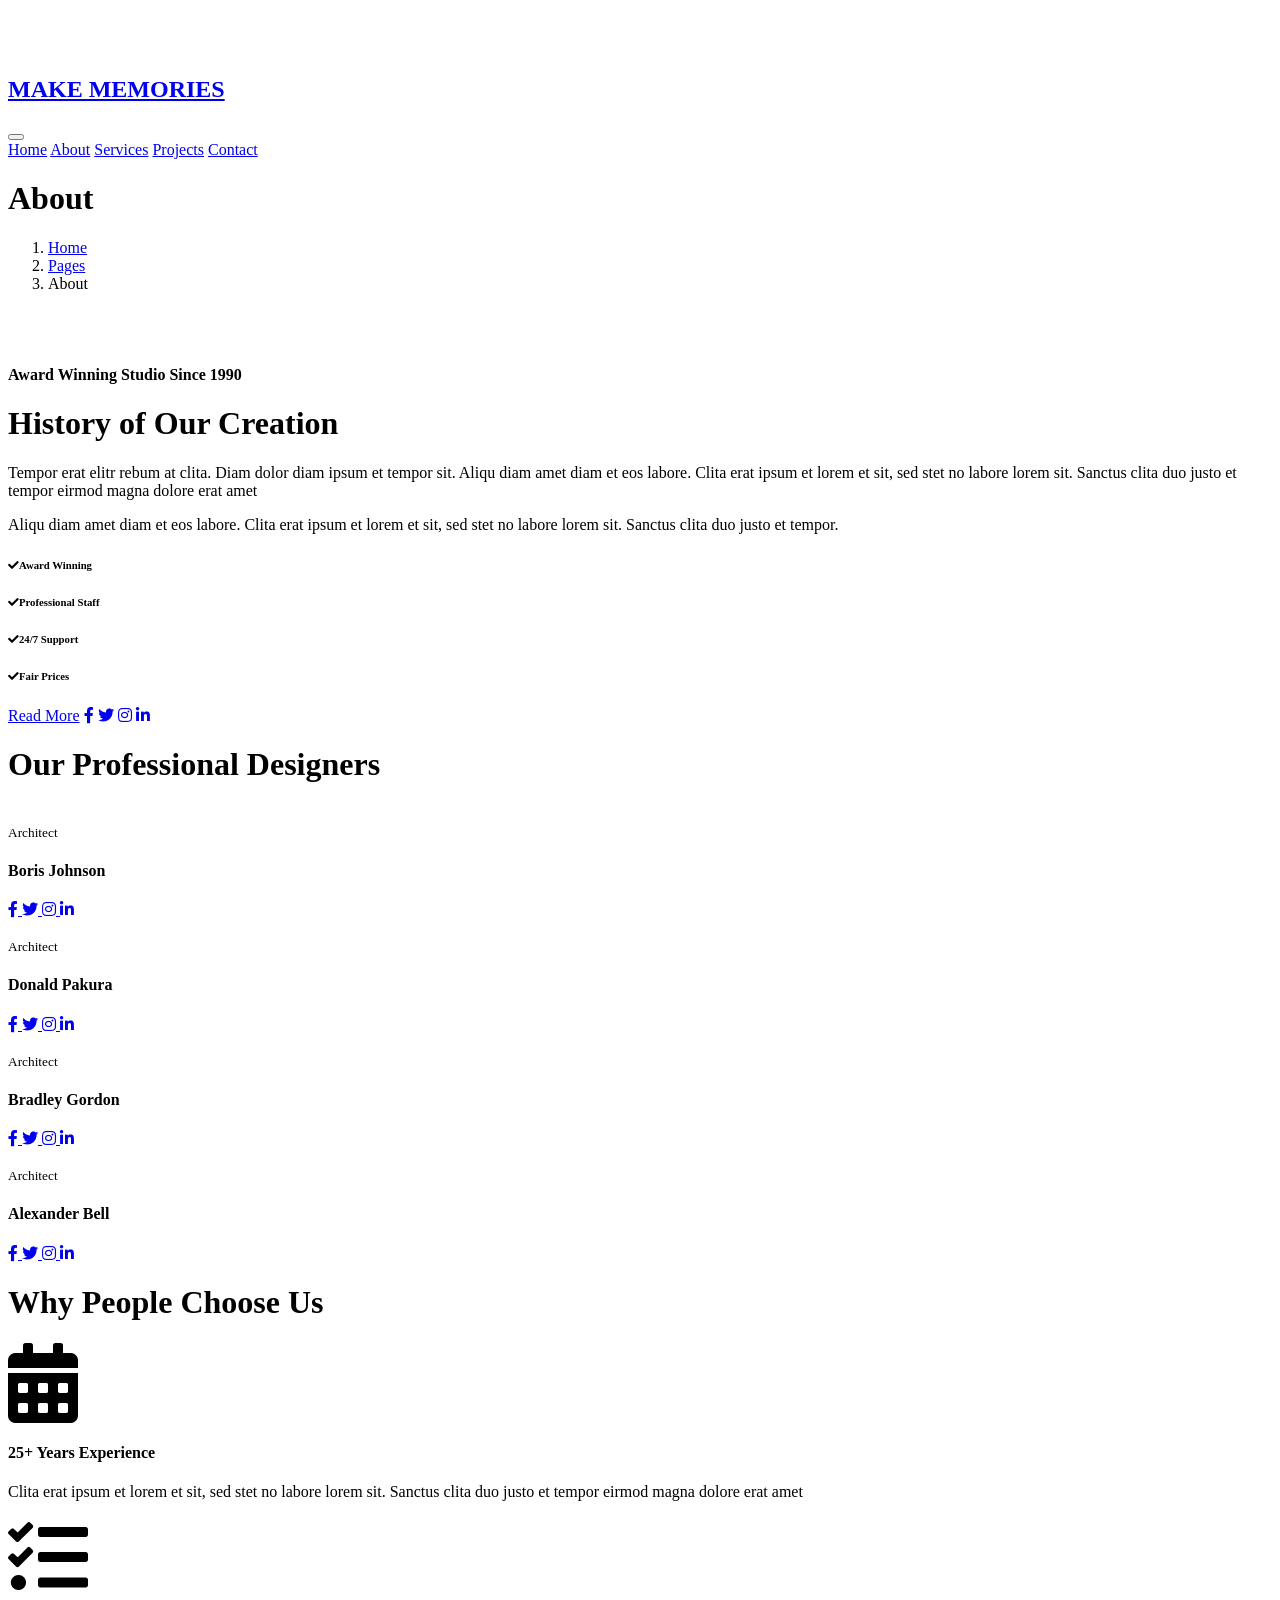
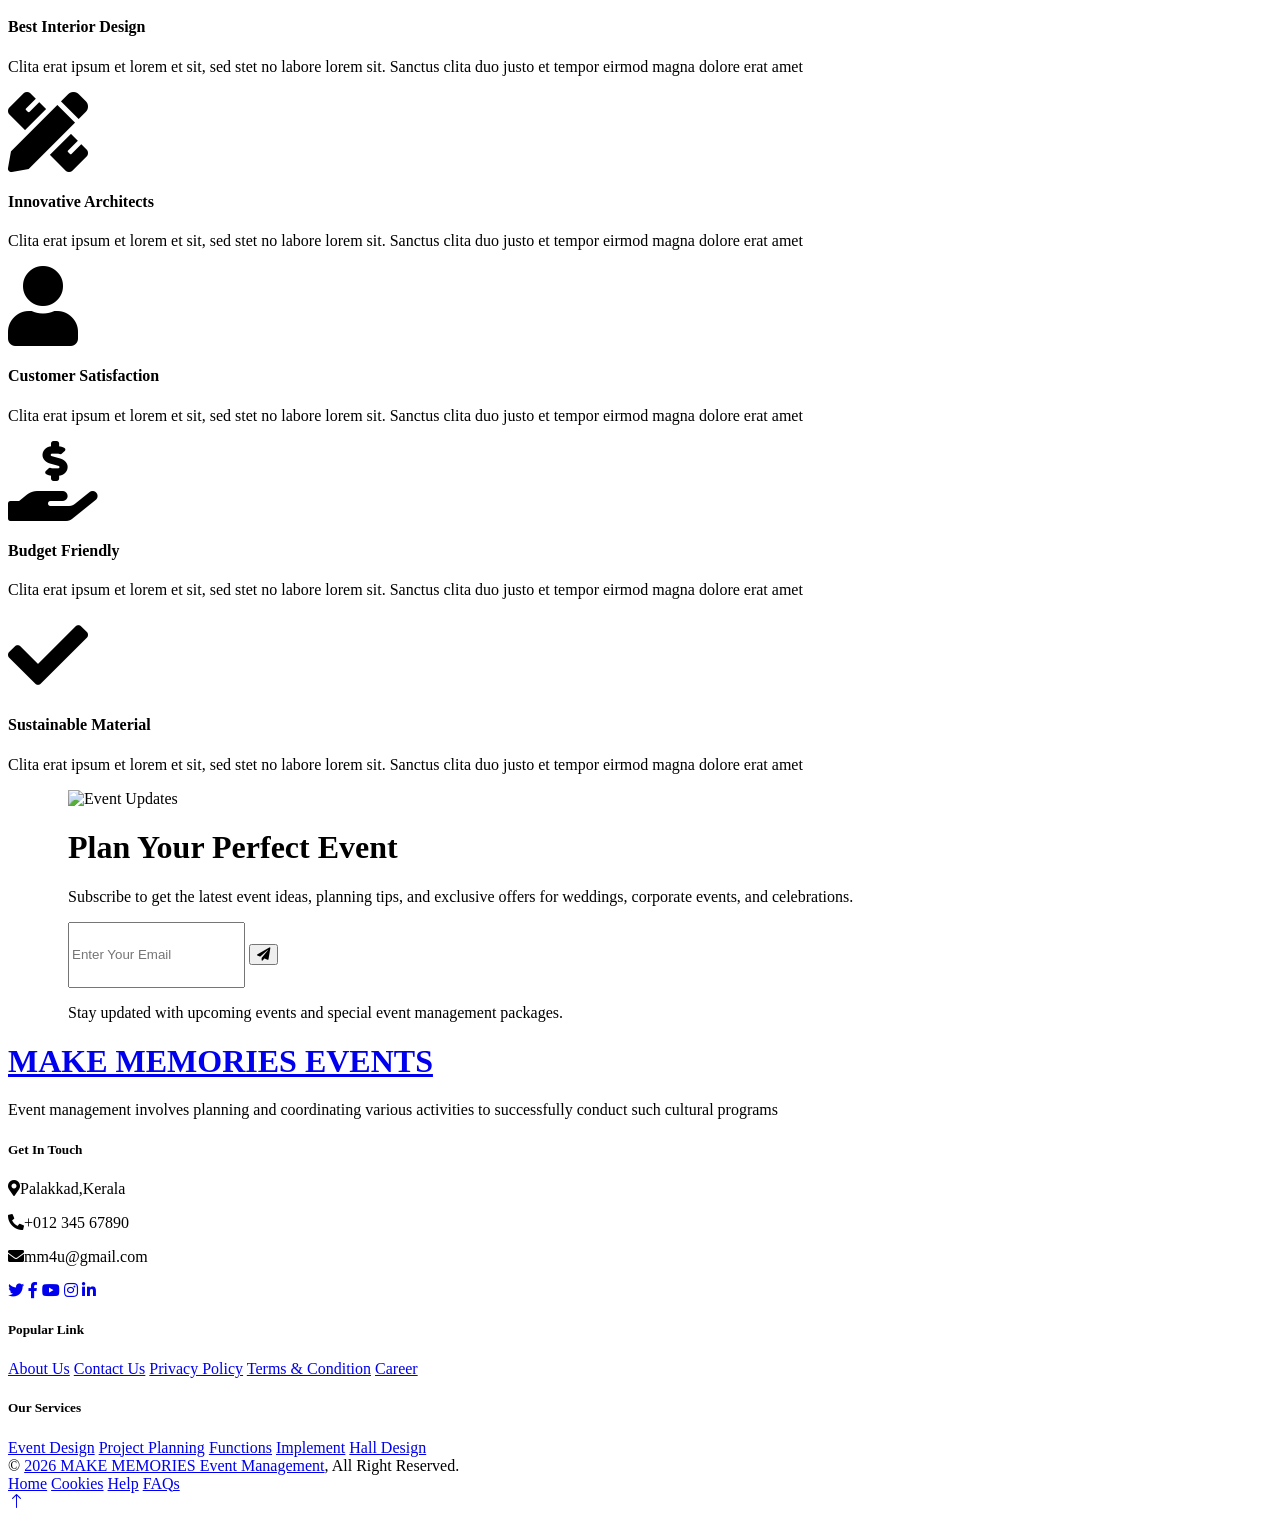
==== about.html @ 8e9d893e "Add files via upload" ====
<!DOCTYPE html>
<html lang="en">

<head>
    <meta charset="utf-8">
    <title>MAKE MEMORIES EVENT PLANNERS</title>
    <meta content="width=device-width, initial-scale=1.0" name="viewport">
    <meta content="" name="keywords">
    <meta content="" name="description">

    <!-- Favicon -->
    <link href="img/favicon.ico" rel="icon">

    <!-- Google Web Fonts -->
    <link rel="preconnect" href="https://fonts.googleapis.com">
    <link rel="preconnect" href="https://fonts.gstatic.com" crossorigin>
    <link href="https://fonts.googleapis.com/css2?family=Open+Sans&family=Space+Grotesk&display=swap" rel="stylesheet">

    <!-- Icon Font Stylesheet -->
    <link href="https://cdnjs.cloudflare.com/ajax/libs/font-awesome/5.10.0/css/all.min.css" rel="stylesheet">
    <link href="https://cdn.jsdelivr.net/npm/bootstrap-icons@1.4.1/font/bootstrap-icons.css" rel="stylesheet">

    <!-- Libraries Stylesheet -->
    <link href="lib/animate/animate.min.css" rel="stylesheet">
    <link href="lib/owlcarousel/assets/owl.carousel.min.css" rel="stylesheet">

    <!-- Customized Bootstrap Stylesheet -->
    <link href="css/bootstrap.min.css" rel="stylesheet">

    <!-- Template Stylesheet -->
    <link href="css/style.css" rel="stylesheet">
</head>

<body>
    <!-- Spinner Start -->
    <div id="spinner"
        class="show bg-white position-fixed translate-middle w-100 vh-100 top-50 start-50 d-flex align-items-center justify-content-center">
        <div class="spinner-grow text-primary" style="width: 3rem; height: 3rem;" role="status">
            <span class="sr-only">Loading...</span>
        </div>
    </div>
    <!-- Spinner End -->


    <!-- Navbar Start -->
    <div class="container-fluid sticky-top">
        <div class="container">
            <nav class="navbar navbar-expand-lg navbar-light border-bottom border-2 border-white">
                <a href="index.html" class="navbar-brand">
                    <h1>MAKE MEMORIES</h1>
                </a>
                <button type="button" class="navbar-toggler ms-auto me-0" data-bs-toggle="collapse"
                    data-bs-target="#navbarCollapse">
                    <span class="navbar-toggler-icon"></span>
                </button>
                <div class="collapse navbar-collapse" id="navbarCollapse">
                    <div class="navbar-nav ms-auto">
                        <a href="index.html" class="nav-item nav-link">Home</a>
                        <a href="about.html" class="nav-item nav-link active">About</a>
                        <a href="service.html" class="nav-item nav-link">Services</a>
                        <a href="project.html" class="nav-item nav-link">Projects</a>
                        <!-- <div class="nav-item dropdown">
                            <a href="#!" class="nav-link dropdown-toggle" data-bs-toggle="dropdown">Pages</a>
                            <div class="dropdown-menu bg-light mt-2">
                                <a href="feature.html" class="dropdown-item">Features</a>
                                <a href="team.html" class="dropdown-item">Our Team</a>
                                <a href="testimonial.html" class="dropdown-item">Testimonial</a>
                                <a href="404.html" class="dropdown-item">404 Page</a>
                            </div>
                        </div> -->
                        <a href="contact.html" class="nav-item nav-link">Contact</a>
                    </div>
                </div>
            </nav>
        </div>
    </div>
    <!-- Navbar End -->


    <!-- Hero Start -->
    <div class="container-fluid pb-5 bg-primary hero-header">
        <div class="container py-5">
            <div class="row g-3 align-items-center">
                <div class="col-lg-6 text-center text-lg-start">
                    <h1 class="display-1 mb-0 animated slideInLeft">About</h1>
                </div>
                <div class="col-lg-6 animated slideInRight">
                    <nav aria-label="breadcrumb">
                        <ol class="breadcrumb justify-content-center justify-content-lg-end mb-0">
                            <li class="breadcrumb-item"><a class="text-primary" href="index.html">Home</a></li>
                            <li class="breadcrumb-item"><a class="text-primary" href="#!">Pages</a></li>
                            <li class="breadcrumb-item text-secondary active" aria-current="page">About</li>
                        </ol>
                    </nav>
                </div>
            </div>
        </div>
    </div>
    <!-- Hero End -->


    <!-- About Start -->
    <div class="container-fluid py-5">
        <div class="container py-5">
            <div class="row g-5">
                <div class="col-lg-6">
                    <div class="row">
                        <div class="col-6 wow fadeIn" data-wow-delay="0.1s">
                            <img class="img-fluid" src="img/eve4.avif" alt="">
                        </div>
                        <div class="col-6 wow fadeIn" data-wow-delay="0.3s">
                            <img class="img-fluid h-75" src="img/eve5.jpg" alt="">
                            <div class="h-25 d-flex align-items-center text-center bg-primary px-4">
                                <h4 class="text-white lh-base mb-0">Award Winning Studio Since 1990</h4>
                            </div>
                        </div>
                    </div>
                </div>
                <div class="col-lg-6 wow fadeIn" data-wow-delay="0.5s">
                    <h1 class="mb-5"><span class="text-uppercase text-primary bg-light px-2">History</span> of Our
                        Creation</h1>
                    <p class="mb-4">Tempor erat elitr rebum at clita. Diam dolor diam ipsum et tempor sit. Aliqu diam
                        amet diam et eos labore. Clita erat ipsum et lorem et sit, sed stet no labore lorem sit. Sanctus
                        clita duo justo et tempor eirmod magna dolore erat amet</p>
                    <p class="mb-5">Aliqu diam amet diam et eos labore. Clita erat ipsum et lorem et sit, sed stet no
                        labore lorem sit. Sanctus clita duo justo et tempor.</p>
                    <div class="row g-3">
                        <div class="col-sm-6">
                            <h6 class="mb-3"><i class="fa fa-check text-primary me-2"></i>Award Winning</h6>
                            <h6 class="mb-0"><i class="fa fa-check text-primary me-2"></i>Professional Staff</h6>
                        </div>
                        <div class="col-sm-6">
                            <h6 class="mb-3"><i class="fa fa-check text-primary me-2"></i>24/7 Support</h6>
                            <h6 class="mb-0"><i class="fa fa-check text-primary me-2"></i>Fair Prices</h6>
                        </div>
                    </div>
                    <div class="d-flex align-items-center mt-5">
                        <a class="btn btn-primary px-4 me-2" href="#!">Read More</a>
                        <a class="btn btn-outline-primary btn-square border-2 me-2" href="#!"><i
                                class="fab fa-facebook-f"></i></a>
                        <a class="btn btn-outline-primary btn-square border-2 me-2" href="#!"><i
                                class="fab fa-twitter"></i></a>
                        <a class="btn btn-outline-primary btn-square border-2 me-2" href="#!"><i
                                class="fab fa-instagram"></i></a>
                        <a class="btn btn-outline-primary btn-square border-2" href="#!"><i
                                class="fab fa-linkedin-in"></i></a>
                    </div>
                </div>
            </div>
        </div>
    </div>
    <!-- About End -->


    <!-- Team Start -->
    <div class="container-fluid bg-light py-5">
        <div class="container py-5">
            <h1 class="mb-5">Our Professional <span class="text-uppercase text-primary bg-light px-2">Designers</span>
            </h1>
            <div class="row g-4">
                <div class="col-md-6 col-lg-3 wow fadeIn" data-wow-delay="0.1s">
                    <div class="team-item position-relative overflow-hidden">
                        <img class="img-fluid w-100" src="img/team-1.jpg" alt="">
                        <div class="team-overlay">
                            <small class="mb-2">Architect</small>
                            <h4 class="lh-base text-light">Boris Johnson</h4>
                            <div class="d-flex justify-content-center">
                                <a class="btn btn-outline-primary btn-sm-square border-2 me-2" href="#!">
                                    <i class="fab fa-facebook-f"></i>
                                </a>
                                <a class="btn btn-outline-primary btn-sm-square border-2 me-2" href="#!">
                                    <i class="fab fa-twitter"></i>
                                </a>
                                <a class="btn btn-outline-primary btn-sm-square border-2 me-2" href="#!">
                                    <i class="fab fa-instagram"></i>
                                </a>
                                <a class="btn btn-outline-primary btn-sm-square border-2 me-2" href="#!">
                                    <i class="fab fa-linkedin-in"></i>
                                </a>
                            </div>
                        </div>
                    </div>
                </div>
                <div class="col-md-6 col-lg-3 wow fadeIn" data-wow-delay="0.3s">
                    <div class="team-item position-relative overflow-hidden">
                        <img class="img-fluid w-100" src="img/team-2.jpg" alt="">
                        <div class="team-overlay">
                            <small class="mb-2">Architect</small>
                            <h4 class="lh-base text-light">Donald Pakura</h4>
                            <div class="d-flex justify-content-center">
                                <a class="btn btn-outline-primary btn-sm-square border-2 me-2" href="#!">
                                    <i class="fab fa-facebook-f"></i>
                                </a>
                                <a class="btn btn-outline-primary btn-sm-square border-2 me-2" href="#!">
                                    <i class="fab fa-twitter"></i>
                                </a>
                                <a class="btn btn-outline-primary btn-sm-square border-2 me-2" href="#!">
                                    <i class="fab fa-instagram"></i>
                                </a>
                                <a class="btn btn-outline-primary btn-sm-square border-2 me-2" href="#!">
                                    <i class="fab fa-linkedin-in"></i>
                                </a>
                            </div>
                        </div>
                    </div>
                </div>
                <div class="col-md-6 col-lg-3 wow fadeIn" data-wow-delay="0.5s">
                    <div class="team-item position-relative overflow-hidden">
                        <img class="img-fluid w-100" src="img/team-3.jpg" alt="">
                        <div class="team-overlay">
                            <small class="mb-2">Architect</small>
                            <h4 class="lh-base text-light">Bradley Gordon</h4>
                            <div class="d-flex justify-content-center">
                                <a class="btn btn-outline-primary btn-sm-square border-2 me-2" href="#!">
                                    <i class="fab fa-facebook-f"></i>
                                </a>
                                <a class="btn btn-outline-primary btn-sm-square border-2 me-2" href="#!">
                                    <i class="fab fa-twitter"></i>
                                </a>
                                <a class="btn btn-outline-primary btn-sm-square border-2 me-2" href="#!">
                                    <i class="fab fa-instagram"></i>
                                </a>
                                <a class="btn btn-outline-primary btn-sm-square border-2 me-2" href="#!">
                                    <i class="fab fa-linkedin-in"></i>
                                </a>
                            </div>
                        </div>
                    </div>
                </div>
                <div class="col-md-6 col-lg-3 wow fadeIn" data-wow-delay="0.7s">
                    <div class="team-item position-relative overflow-hidden">
                        <img class="img-fluid w-100" src="img/team-4.jpg" alt="">
                        <div class="team-overlay">
                            <small class="mb-2">Architect</small>
                            <h4 class="lh-base text-light">Alexander Bell</h4>
                            <div class="d-flex justify-content-center">
                                <a class="btn btn-outline-primary btn-sm-square border-2 me-2" href="#!">
                                    <i class="fab fa-facebook-f"></i>
                                </a>
                                <a class="btn btn-outline-primary btn-sm-square border-2 me-2" href="#!">
                                    <i class="fab fa-twitter"></i>
                                </a>
                                <a class="btn btn-outline-primary btn-sm-square border-2 me-2" href="#!">
                                    <i class="fab fa-instagram"></i>
                                </a>
                                <a class="btn btn-outline-primary btn-sm-square border-2 me-2" href="#!">
                                    <i class="fab fa-linkedin-in"></i>
                                </a>
                            </div>
                        </div>
                    </div>
                </div>
            </div>
        </div>
    </div>
    <!-- Team End -->


    <!-- Feature Start -->
    <div class="container-fluid py-5">
        <div class="container py-5">
            <div class="text-center wow fadeIn" data-wow-delay="0.1s">
                <h1 class="mb-5">Why People <span class="text-uppercase text-primary bg-light px-2">Choose Us</span>
                </h1>
            </div>
            <div class="row g-5 align-items-center text-center">
                <div class="col-md-6 col-lg-4 wow fadeIn" data-wow-delay="0.1s">
                    <i class="fa fa-calendar-alt fa-5x text-primary mb-4"></i>
                    <h4>25+ Years Experience</h4>
                    <p class="mb-0">Clita erat ipsum et lorem et sit, sed stet no labore lorem sit. Sanctus clita duo
                        justo et tempor eirmod magna dolore erat amet</p>
                </div>
                <div class="col-md-6 col-lg-4 wow fadeIn" data-wow-delay="0.3s">
                    <i class="fa fa-tasks fa-5x text-primary mb-4"></i>
                    <h4>Best Interior Design</h4>
                    <p class="mb-0">Clita erat ipsum et lorem et sit, sed stet no labore lorem sit. Sanctus clita duo
                        justo et tempor eirmod magna dolore erat amet</p>
                </div>
                <div class="col-md-6 col-lg-4 wow fadeIn" data-wow-delay="0.5s">
                    <i class="fa fa-pencil-ruler fa-5x text-primary mb-4"></i>
                    <h4>Innovative Architects</h4>
                    <p class="mb-0">Clita erat ipsum et lorem et sit, sed stet no labore lorem sit. Sanctus clita duo
                        justo et tempor eirmod magna dolore erat amet</p>
                </div>
                <div class="col-md-6 col-lg-4 wow fadeIn" data-wow-delay="0.1s">
                    <i class="fa fa-user fa-5x text-primary mb-4"></i>
                    <h4>Customer Satisfaction</h4>
                    <p class="mb-0">Clita erat ipsum et lorem et sit, sed stet no labore lorem sit. Sanctus clita duo
                        justo et tempor eirmod magna dolore erat amet</p>
                </div>
                <div class="col-md-6 col-lg-4 wow fadeIn" data-wow-delay="0.3s">
                    <i class="fa fa-hand-holding-usd fa-5x text-primary mb-4"></i>
                    <h4>Budget Friendly</h4>
                    <p class="mb-0">Clita erat ipsum et lorem et sit, sed stet no labore lorem sit. Sanctus clita duo
                        justo et tempor eirmod magna dolore erat amet</p>
                </div>
                <div class="col-md-6 col-lg-4 wow fadeIn" data-wow-delay="0.5s">
                    <i class="fa fa-check fa-5x text-primary mb-4"></i>
                    <h4>Sustainable Material</h4>
                    <p class="mb-0">Clita erat ipsum et lorem et sit, sed stet no labore lorem sit. Sanctus clita duo
                        justo et tempor eirmod magna dolore erat amet</p>
                </div>
            </div>
        </div>
    </div>
    <!-- Feature End -->


    <!-- Newsletter Start -->
     <div class="container-fluid bg-primary newsletter "  style="padding-left: 60px;">
    <div class="container p-0">
        <div class="row g-0 align-items-center">

            <div class="col-md-5 ps-lg-0 text-start wow fadeIn" data-wow-delay="0.2s">
                <img class="img-fluid w-100" src="img/event-news.jpg" alt="Event Updates">
            </div>

            <div class="col-md-7 py-5 newsletter-text wow fadeIn" data-wow-delay="0.5s">
                <div class="p-5">
                    <h1 class="mb-4">
                        Plan Your <span class="text-uppercase text-primary bg-white px-2">Perfect Event</span>
                    </h1>

                    <p class="mb-4">
                        Subscribe to get the latest event ideas, planning tips, and exclusive offers for weddings,
                        corporate events, and celebrations.
                    </p>

                    <div class="position-relative w-100 mb-3">
                        <input class="form-control border-0 w-100 ps-4 pe-5"
                            type="email"
                            placeholder="Enter Your Email"
                            style="height: 60px;">

                        <button type="button"
                            class="btn shadow-none position-absolute top-0 end-0 mt-2 me-2">
                            <i class="fa fa-paper-plane text-primary fs-4"></i>
                        </button>
                    </div>

                    <p class="mb-0 text-dark">
                        Stay updated with upcoming events and special event management packages.
                    </p>

                </div>
            </div>

        </div>
    </div>
</div>
    <!-- Newsletter End -->


    <!-- Footer Start -->
  <div class="container-fluid bg-dark text-white-50 footer pt-5">
        <div class="container py-5">
            <div class="row g-5">
                <div class="col-md-6 col-lg-3 wow fadeIn" data-wow-delay="0.1s">
                    <a href="index.html" class="d-inline-block mb-3">
                        <h1 class="text-white">MAKE MEMORIES EVENTS</h1>
                    </a>
                    <p class="mb-0">Event management involves planning and coordinating various activities to successfully conduct  such  cultural programs</p>
                </div>
                <div class="col-md-6 col-lg-3 wow fadeIn" data-wow-delay="0.3s">
                    <h5 class="text-white mb-4">Get In Touch</h5>
                    <p><i class="fa fa-map-marker-alt me-3"></i>Palakkad,Kerala</p>
                    <p><i class="fa fa-phone-alt me-3"></i>+012 345 67890</p>
                    <p><i class="fa fa-envelope me-3"></i>mm4u@gmail.com</p>
                    <div class="d-flex pt-2">
                        <a class="btn btn-outline-primary btn-square border-2 me-2" href="#!"><i
                                class="fab fa-twitter"></i></a>
                        <a class="btn btn-outline-primary btn-square border-2 me-2" href="#!"><i
                                class="fab fa-facebook-f"></i></a>
                        <a class="btn btn-outline-primary btn-square border-2 me-2" href="#!"><i
                                class="fab fa-youtube"></i></a>
                        <a class="btn btn-outline-primary btn-square border-2 me-2" href="#!"><i
                                class="fab fa-instagram"></i></a>
                        <a class="btn btn-outline-primary btn-square border-2 me-2" href="#!"><i
                                class="fab fa-linkedin-in"></i></a>
                    </div>
                </div>
                <div class="col-md-6 col-lg-3 wow fadeIn" data-wow-delay="0.5s">
                    <h5 class="text-white mb-4">Popular Link</h5>
                    <a class="btn btn-link" href="#!">About Us</a>
                    <a class="btn btn-link" href="#!">Contact Us</a>
                    <a class="btn btn-link" href="#!">Privacy Policy</a>
                    <a class="btn btn-link" href="#!">Terms & Condition</a>
                    <a class="btn btn-link" href="#!">Career</a>
                </div>
                <div class="col-md-6 col-lg-3 wow fadeIn" data-wow-delay="0.7s">
                    <h5 class="text-white mb-4">Our Services</h5>
                    <a class="btn btn-link" href="#!">Event Design</a>
                    <a class="btn btn-link" href="#!">Project Planning</a>
                    <a class="btn btn-link" href="#!">Functions</a>
                    <a class="btn btn-link" href="#!">Implement</a>
                    <a class="btn btn-link" href="#!">Hall Design</a>
                </div>
            </div>
        </div>
        <div class="container wow fadeIn" data-wow-delay="0.1s">
            <div class="copyright">
                <div class="row">
                    <div class="col-md-6 text-center text-md-start mb-3 mb-md-0 ">
                        &copy; <a class="border-bottom" href="#!">2026 MAKE MEMORIES Event Management</a>, All Right Reserved.

                        <!--/*** This template is free as long as you keep the below author’s credit link/attribution link/backlink. ***/-->
                        <!--/*** If you'd like to use the template without the below author’s credit link/attribution link/backlink, ***/-->
                        <!--/*** you can purchase the Credit Removal License from "https://htmlcodex.com/credit-removal". ***/-->
                        <!-- Designed By <a class="border-bottom" href="https://htmlcodex.com">HTML Codex</a>. Distributed by -->
                        <!-- <a class="border-bottom" href="https://themewagon.com" target="_blank">ThemeWagon</a> -->
                    </div>
                    <div class="col-md-6 text-center text-md-end">
                        <div class="footer-menu">
                            <a href="#!">Home</a>
                            <a href="#!">Cookies</a>
                            <a href="#!">Help</a>
                            <a href="#!">FAQs</a>
                        </div>
                    </div>
                </div>
            </div>
        </div>
    </div>
    <!-- Footer End -->


    <!-- Back to Top -->
    <a href="#!" class="btn btn-lg btn-primary btn-lg-square back-to-top"><i class="bi bi-arrow-up"></i></a>


    <!-- JavaScript Libraries -->
    <script src="https://ajax.googleapis.com/ajax/libs/jquery/3.6.1/jquery.min.js"></script>
    <script src="https://cdn.jsdelivr.net/npm/bootstrap@5.0.0/dist/js/bootstrap.bundle.min.js"></script>
    <script src="lib/wow/wow.min.js"></script>
    <script src="lib/easing/easing.min.js"></script>
    <script src="lib/waypoints/waypoints.min.js"></script>
    <script src="lib/owlcarousel/owl.carousel.min.js"></script>

    <!-- Template Javascript -->
    <script src="js/main.js"></script>
</body>

</html>
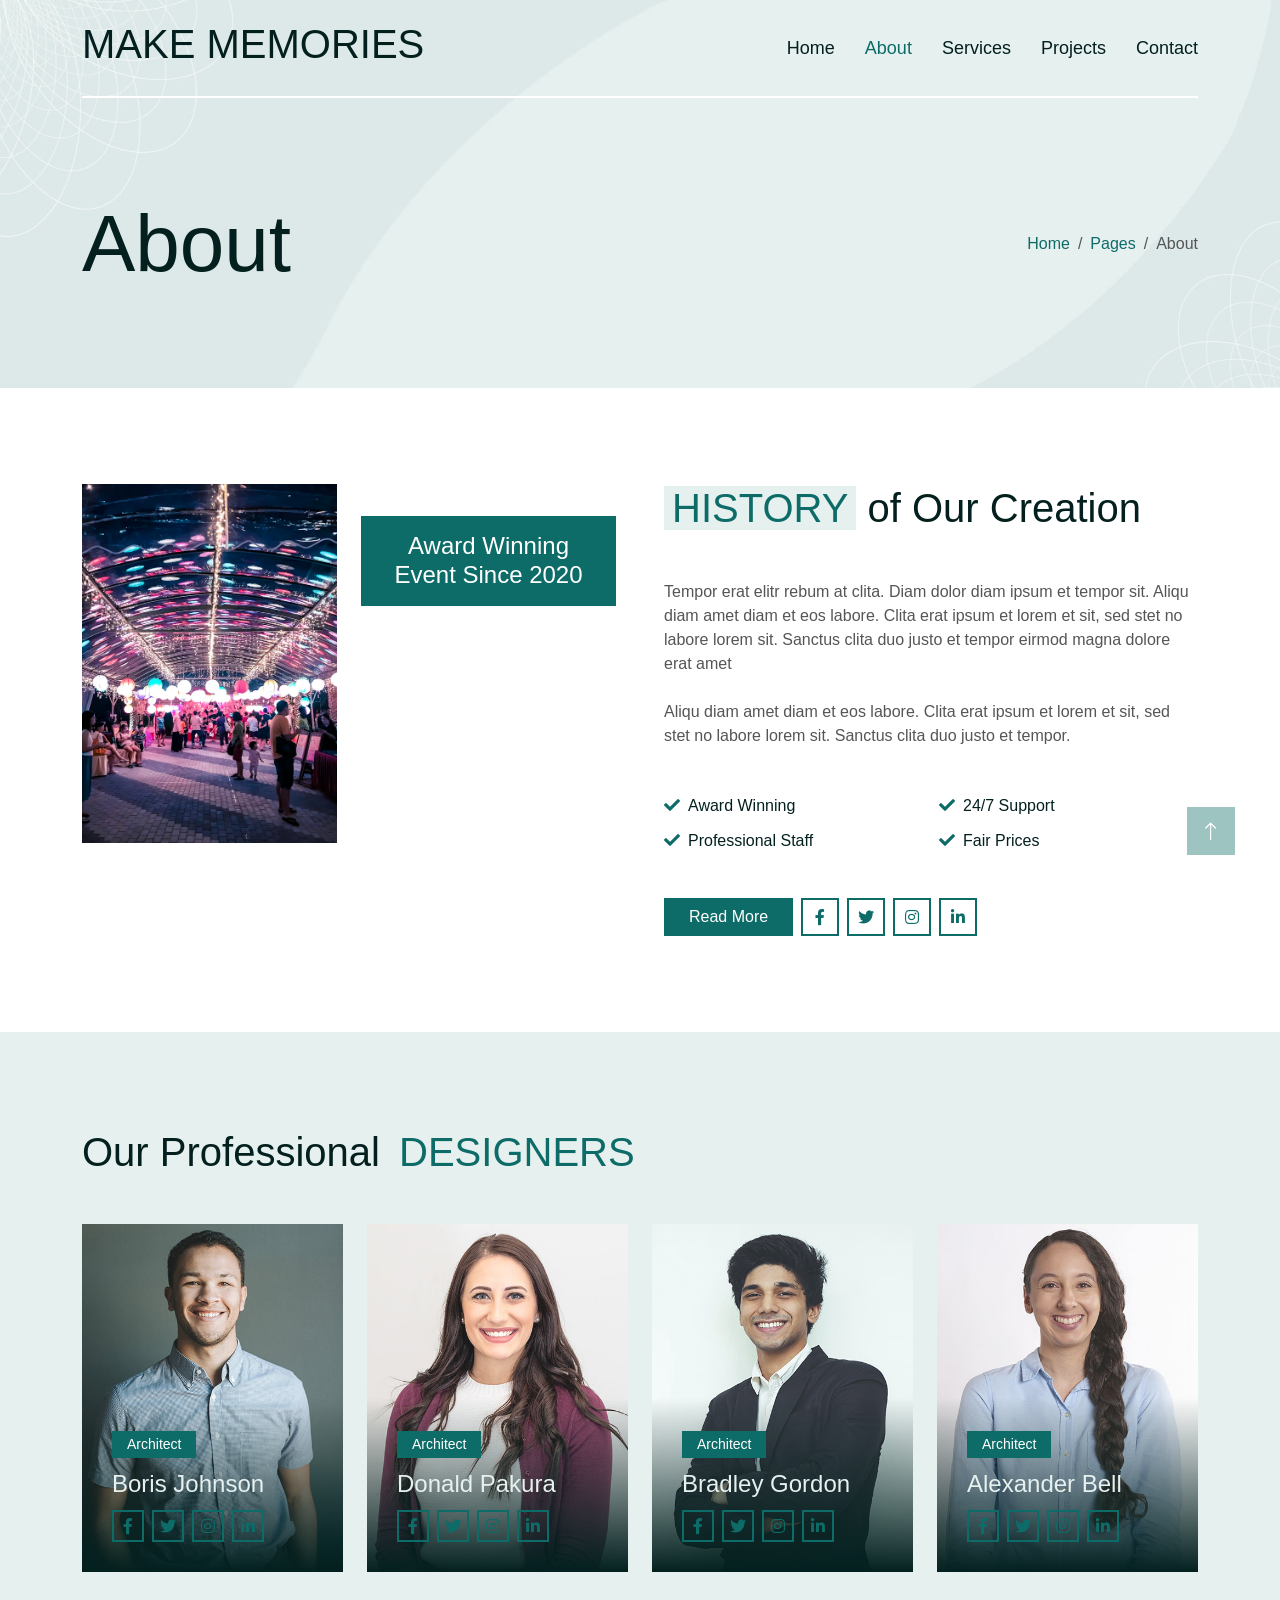
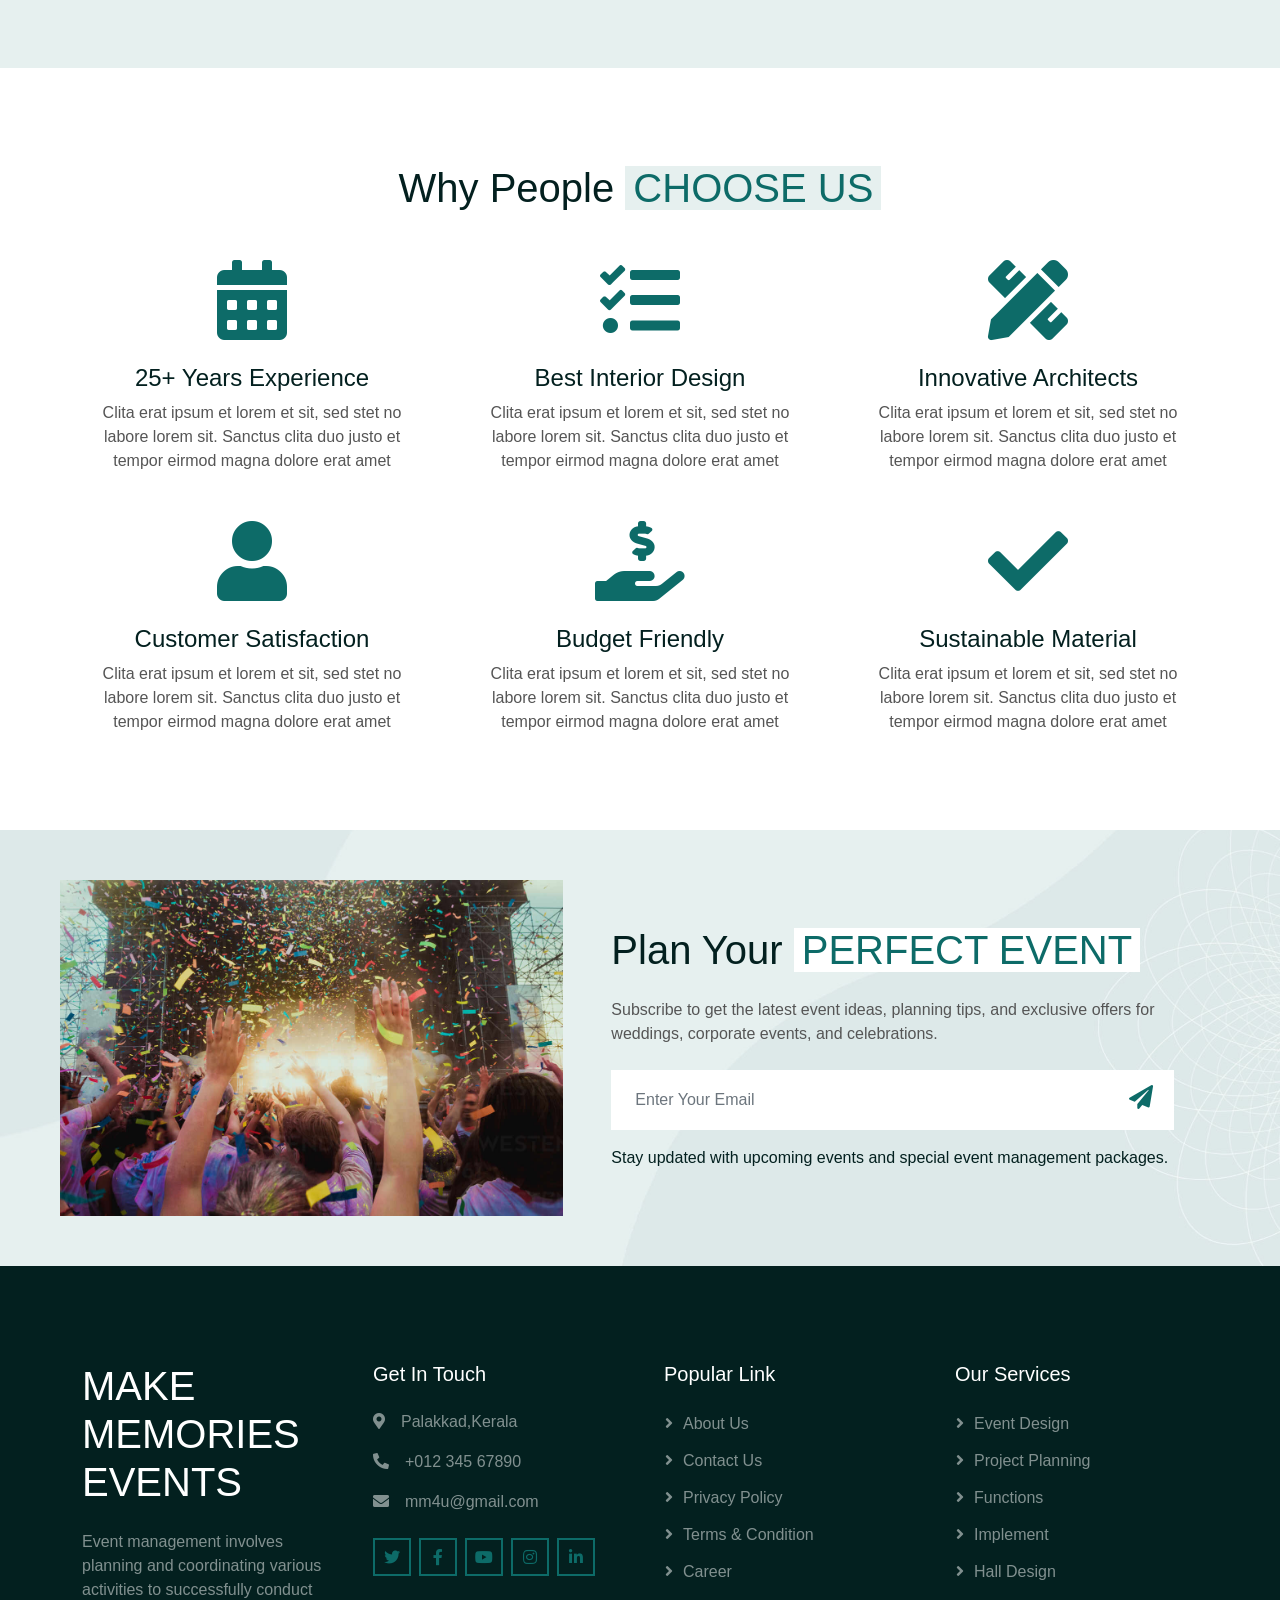
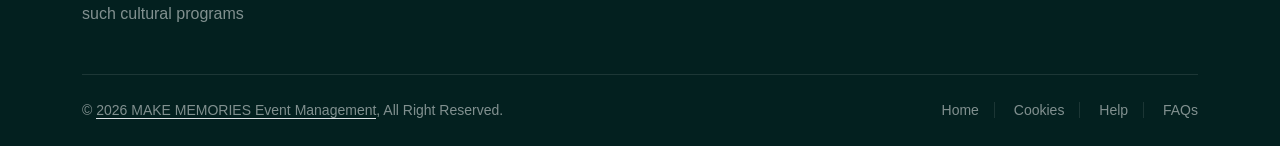
==== commit d850d4f2: "Add files via upload" ====
--- a/about.html
+++ b/about.html
@@ -105,15 +105,15 @@
             <div class="row g-5">
                 <div class="col-lg-6">
                     <div class="row">
-                        <div class="col-6 wow fadeIn" data-wow-delay="0.1s">
-                            <img class="img-fluid" src="img/eve4.avif" alt="">
-                        </div>
-                        <div class="col-6 wow fadeIn" data-wow-delay="0.3s">
-                            <img class="img-fluid h-75" src="img/eve5.jpg" alt="">
-                            <div class="h-25 d-flex align-items-center text-center bg-primary px-4">
-                                <h4 class="text-white lh-base mb-0">Award Winning Studio Since 1990</h4>
-                            </div>
-                        </div>
+                       <div class="col-lg-6 col-sm-12 wow fadeIn" data-wow-delay="0.1s">
+                           <img class="img-fluid" src="img/eve4.avif" alt="">
+                       </div>
+                         <div class="col-12 col-md-6 mt-2">
+                             <img class="img-fluid w-100" src="img/eve5.jpg" alt="">
+                             <div class="d-flex align-items-center justify-content-center text-center bg-primary p-3">
+                                 <h4 class="text-white mb-0">Award Winning Event Since 2020</h4>
+                             </div>
+                         </div>
                     </div>
                 </div>
                 <div class="col-lg-6 wow fadeIn" data-wow-delay="0.5s">
--- a/css/style.css
+++ b/css/style.css
@@ -0,0 +1,464 @@
+/********** Template CSS **********/
+
+/*** Spinner ***/
+#spinner {
+    opacity: 0;
+    visibility: hidden;
+    transition: opacity .5s ease-out, visibility 0s linear .5s;
+    z-index: 99999;
+}
+
+#spinner.show {
+    transition: opacity .5s ease-out, visibility 0s linear 0s;
+    visibility: visible;
+    opacity: 1;
+}
+
+.back-to-top {
+    position: fixed;
+    display: none;
+    right: 45px;
+    bottom: 45px;
+    z-index: 99;
+}
+
+/*** Button ***/
+.btn {
+    transition: .5s;
+}
+
+.btn-square {
+    width: 38px;
+    height: 38px;
+}
+
+.btn-sm-square {
+    width: 32px;
+    height: 32px;
+}
+
+.btn-lg-square {
+    width: 48px;
+    height: 48px;
+}
+
+.btn-square,
+.btn-sm-square,
+.btn-lg-square {
+    padding: 0;
+    display: flex;
+    align-items: center;
+    justify-content: center;
+    font-weight: normal;
+}
+
+
+/*** Navbar ***/
+.sticky-top {
+    top: -150px;
+    transition: .5s;
+}
+
+.navbar {
+    padding: 15px 0;
+    font-family: "Space Grotesk", sans-serif;
+    font-size: 18px;
+}
+
+.navbar .navbar-nav .nav-link {
+    margin-left: 30px;
+    padding: 0;
+    outline: none;
+    color: var(--bs-dark);
+}
+
+.navbar .navbar-nav .nav-link:hover,
+.navbar .navbar-nav .nav-link.active {
+    color: var(--bs-primary)
+}
+
+.navbar .dropdown-toggle::after {
+    border: none;
+    content: "\f107";
+    font-family: "Font Awesome 5 Free";
+    font-weight: 900;
+    vertical-align: middle;
+    margin-left: 8px;
+}
+
+.navbar .dropdown-menu .dropdown-item:hover,
+.navbar .dropdown-menu .dropdown-item.active {
+    color: var(--bs-white);
+    background: var(--bs-primary);
+}
+
+@media (max-width: 991.98px) {
+    .navbar .navbar-nav .nav-link  {
+        margin-left: 0;
+        padding: 10px 0;
+    }
+}
+
+@media (min-width: 992px) {
+    .navbar .nav-item .dropdown-menu {
+        display: block;
+        border: none;
+        margin-top: 0;
+        top: 150%;
+        opacity: 0;
+        visibility: hidden;
+        transition: .5s;
+    }
+
+    .navbar .nav-item:hover .dropdown-menu {
+        top: 100%;
+        visibility: visible;
+        transition: .5s;
+        opacity: 1;
+    }
+}
+
+
+/*** Hero Header ***/
+.hero-header {
+    margin-top: -100px;
+    padding-top: 150px;
+    background: url(../img/hero-bg.jpg) top center no-repeat;
+    background-size: cover;
+}
+
+.hero-header .breadcrumb-item+.breadcrumb-item::before {
+    color: var(--light);
+}
+
+.header-carousel {
+    position: relative;
+    padding: 45px 90px 45px 0;
+}
+
+.header-carousel::before {
+    position: absolute;
+    content: "";
+    top: 0;
+    right: 0;
+    width: calc(50% + 45px);
+    height: 100%;
+    background: var(--bs-primary);
+    z-index: -1;
+}
+
+.header-carousel .owl-dots {
+    position: absolute;
+    top: 50%;
+    right: 38px;
+    transform: translateY(-50%);
+    display: flex;
+    flex-direction: column;
+    align-items: center;
+    justify-content: center;
+}
+
+.header-carousel .owl-dot {
+    position: relative;
+    display: inline-block;
+    margin: 5px 0;
+    width: 15px;
+    height: 15px;
+    border: 2px solid var(--bs-white);
+    transition: .5s;
+}
+
+.header-carousel .owl-dot.active {
+    height: 30px;
+    background: var(--bs-white);
+}
+
+
+/*** About ***/
+.about-img {
+    position: relative;
+    overflow: hidden;
+}
+
+.about-img::after {
+    position: absolute;
+    content: "";
+    width: 100%;
+    height: 100%;
+    top: 0;
+    left: 0;
+    background: url(../img/bg-about-img.png) top left no-repeat;
+    background-size: contain;
+}
+
+
+/*** Project ***/
+.project-item img {
+    transition: .5s;
+}
+  
+.project-item:hover img {
+    transform: scale(1.2);
+}
+  
+.project-overlay {
+    position: absolute;
+    padding: 25px;
+    width: 100%;
+    height: 100%;
+    top: 0;
+    left: 0;
+    display: flex;
+    flex-direction: column;
+    align-items: flex-start;
+    justify-content: flex-end;
+    background: linear-gradient(rgba(255, 255, 255, .1) 50%, var(--bs-dark));
+    z-index: 1;
+}
+
+
+/*** Service ***/
+.service-item {
+    position: relative;
+    padding: 30px 25px;
+    transition: .5s;
+}
+
+.service-item.bg-primary:hover {
+    background: var(--bs-light) !important;
+}
+
+.service-item.bg-primary p {
+    color: var(--bs-light);
+    transition: .5s;
+}
+
+.service-item.bg-primary:hover p {
+    color: var(--bs-secondary);
+}
+
+.service-item.bg-light:hover {
+    background: var(--bs-primary) !important;
+}
+
+.service-item.bg-light p {
+    color: var(--bs-secondary);
+    transition: .5s;
+}
+
+.service-item.bg-light:hover p {
+    color: var(--bs-light);
+}
+
+
+.service-item .service-img h3 {
+    position: absolute;
+    top: 0;
+    left: 0;
+    padding: 0 12px 7px 0;
+}
+
+.service-item.bg-primary .service-img h3 {
+    background: var(--bs-primary);
+    color: var(--bs-white);
+    transition: .5s;
+}
+
+.service-item.bg-primary:hover .service-img h3 {
+    background: var(--bs-light);
+    color: var(--bs-dark);
+}
+
+.service-item.bg-light .service-img h3 {
+    background: var(--bs-light);
+    color: var(--bs-dark);
+    transition: .5s;
+}
+
+.service-item.bg-light:hover .service-img h3 {
+    background: var(--bs-primary);
+    color: var(--bs-white);
+}
+
+
+/*** Our Team ***/
+.team-item img {
+    transition: .5s;
+}
+  
+.team-item:hover img {
+    transform: scale(1.2);
+}
+  
+.team-overlay {
+    position: absolute;
+    padding: 30px;
+    width: 100%;
+    height: 100%;
+    top: 0;
+    left: 0;
+    display: flex;
+    flex-direction: column;
+    align-items: flex-start;
+    justify-content: flex-end;
+    background: linear-gradient(rgba(255, 255, 255, .1) 50%, var(--bs-dark));
+    z-index: 1;
+}
+
+.team-overlay small {
+    display: inline-block;
+    padding: 3px 15px;
+    color: var(--bs-white);
+    background: var(--bs-primary);
+}
+
+
+/*** Testimonial ***/
+.testimonial-img {
+    position: relative;
+    padding: 45px 0 45px 90px;
+}
+
+.testimonial-img::before {
+    position: absolute;
+    content: "";
+    top: 0;
+    left: 0;
+    width: calc(50% + 45px);
+    height: 100%;
+    background: var(--bs-primary);
+    z-index: -1;
+}
+
+.testimonial-text h5 {
+    position: relative;
+    padding-left: 45px;
+}
+
+.testimonial-text h5::before {
+    position: absolute;
+    content: "";
+    top: 50%;
+    left: 0;
+    transform: translateY(-50%);
+    width: 40px;
+    height: 2px;
+    background: var(--bs-primary);
+}
+
+.testimonial-carousel .owl-dots {
+    position: absolute;
+    height: 17px;
+    bottom: 0;
+    right: 0;
+    left: auto;
+}
+
+.testimonial-carousel .owl-dot {
+    position: relative;
+    display: inline-block;
+    margin-left: 10px;
+    width: 15px;
+    height: 15px;
+    background: var(--bs-white);
+    border: 2px solid var(--bs-primary);
+    transition: .5s;
+}
+
+.testimonial-carousel .owl-dot.active {
+    width: 30px;
+    background: var(--bs-primary);
+}
+
+@media (max-width: 768px) {
+    .testimonial-carousel .owl-dots {
+        left: 0;
+        right: auto;
+    }
+
+    .testimonial-carousel .owl-dot {
+        margin-right: 10px;
+        margin-left: 0;
+    }
+}
+
+
+/*** Newsletter ***/
+.newsletter {
+    background: url(../img/hero-bg.jpg) bottom right no-repeat;
+    background-size: cover;
+}
+
+@media (min-width: 992px) {
+    .newsletter .container {
+        max-width: 100% !important;
+    }
+
+    .newsletter .newsletter-text  {
+        padding-right: calc(((100% - 960px) / 2) + .75rem);
+    }
+}
+
+@media (min-width: 1200px) {
+    .newsletter .newsletter-text  {
+        padding-right: calc(((100% - 1140px) / 2) + .75rem);
+    }
+}
+
+@media (min-width: 1400px) {
+    .newsletter .newsletter-text  {
+        padding-right: calc(((100% - 1320px) / 2) + .75rem);
+    }
+}
+
+
+/*** Footer ***/
+.footer .btn.btn-link {
+    display: block;
+    margin-bottom: 10px;
+    padding: 0;
+    text-align: left;
+    color: rgba(255,255,255,.5);
+    font-weight: normal;
+    transition: .3s;
+}
+
+.footer .btn.btn-link:hover {
+    color: var(--bs-white);
+    letter-spacing: 1px;
+    box-shadow: none;
+}
+
+.footer .btn.btn-link::before {
+    position: relative;
+    content: "\f105";
+    font-family: "Font Awesome 5 Free";
+    font-weight: 900;
+    margin-right: 10px;
+}
+
+.footer .copyright {
+    padding: 25px 0;
+    font-size: 14px;
+    border-top: 1px solid rgba(256, 256, 256, .1);
+}
+
+.footer .copyright a {
+    color: rgba(255,255,255,.5);
+}
+
+.footer .copyright a:hover {
+    color: var(--bs-white);
+}
+
+.footer .footer-menu a {
+    margin-right: 15px;
+    padding-right: 15px;
+    border-right: 1px solid rgba(255, 255, 255, .1);
+}
+
+.footer .footer-menu a:last-child {
+    margin-right: 0;
+    padding-right: 0;
+    border-right: none;
+}
